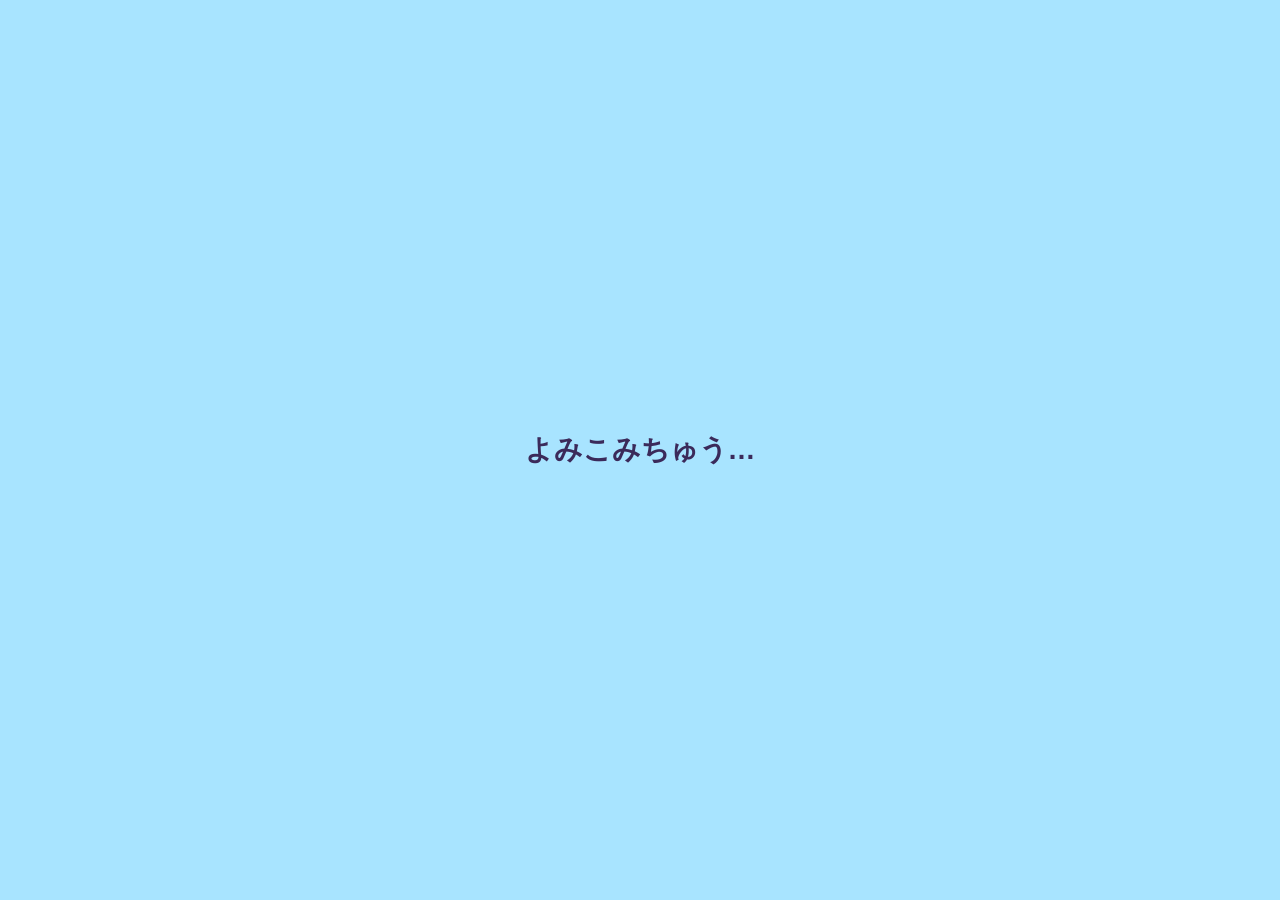
==== index.html @ 931db194 "のるんラン ステージ1" ====
<!doctype html>
<html lang="ja">
<head>
<meta charset="utf-8">
<meta name="viewport" content="width=device-width,initial-scale=1,maximum-scale=1,user-scalable=no">
<title>のるんラン</title>
<style>
:root{--ink:#3b2a5a;--pink:#ff7eb6;--pinkd:#d6558f;--sky:#5bc0eb;--skyd:#2e8fbf;--panel:rgba(255,255,255,.96)}
*{box-sizing:border-box}
html,body{margin:0;height:100%;overflow:hidden;background:#a8e4ff;font-family:"Hiragino Maru Gothic ProN","Rounded Mplus 1c","Noto Sans JP",sans-serif;-webkit-user-select:none;user-select:none;touch-action:none;color:var(--ink)}
canvas{display:block;position:fixed;inset:0}
.hidden{display:none !important}
button{font-family:inherit;cursor:pointer}

/* ---------- 画面（メニュー類）：横長は右側、縦長は下側にパネル ---------- */
.screen{position:fixed;inset:0;z-index:5;display:flex;align-items:center;justify-content:flex-end;padding:3vh 4vw}
.panel{background:var(--panel);border-radius:28px;padding:20px 24px;width:min(48vw,520px);max-height:94vh;overflow:auto;touch-action:pan-y;text-align:center;box-shadow:0 8px 0 #b7a6d6}
@media (orientation:portrait){
  .screen{justify-content:center;align-items:flex-end}
  .panel{width:min(94vw,560px);max-height:58vh}
}
h1{margin:4px 0 10px;font-size:40px;color:var(--pink)}
h2{margin:4px 0 12px;font-size:26px}
p.note{margin:4px 0 10px;font-size:16px;color:#6b5a8a}
.big{display:block;width:100%;margin:10px 0;padding:15px;border:0;border-radius:20px;font-size:22px;font-weight:900;color:#fff;background:var(--pink);box-shadow:0 5px 0 var(--pinkd)}
.big.alt{background:var(--sky);box-shadow:0 5px 0 var(--skyd)}
.big.gray,.big:disabled{background:#d9d4e3;box-shadow:0 5px 0 #b8b1c7;color:#857c97}
.row{display:flex;gap:10px;align-items:center}
.row .big{margin:6px 0}
.small{padding:9px 14px;border:0;border-radius:14px;font-size:17px;font-weight:800;background:#ffd166;color:#5a3d00}
.small.danger{background:#ffb0b0;color:#7a1b1b}
.chip{flex:1;padding:12px 6px;border:4px solid transparent;border-radius:16px;background:#f1ecf9;font-size:17px;font-weight:900;color:var(--ink)}
.chip.on{border-color:#ffb800;background:#fff6d6}
.list{display:flex;flex-direction:column;gap:8px;margin:8px 0}
.player{display:flex;gap:8px}
.player .big{margin:0;flex:1;text-align:left;padding-left:20px}
input.name{width:100%;font-size:26px;padding:12px 14px;border-radius:16px;border:3px solid #cbbde6;font-family:inherit;text-align:center;-webkit-user-select:text;user-select:text}
.msg{min-height:22px;color:#d6336c;font-weight:700}
.stage{display:flex;align-items:center;gap:12px;padding:12px;border-radius:18px;background:#f6f2fc;margin:8px 0;text-align:left;border:0;width:100%;font-size:18px;color:var(--ink)}
.stage .num{width:52px;height:52px;border-radius:50%;background:var(--pink);color:#fff;font-size:24px;font-weight:900;display:flex;align-items:center;justify-content:center;flex:none}
.stage .t{flex:1;font-weight:900}
.stage .s{font-size:14px;color:#7d6b9c;font-weight:700}
.stage:disabled{opacity:.55}
.stage:disabled .num{background:#b8b1c7}
.forms{display:grid;grid-template-columns:repeat(auto-fill,minmax(120px,1fr));gap:10px;margin:8px 0}
.form{padding:10px 6px;border-radius:18px;border:4px solid transparent;background:#f6f2fc;font-size:16px;font-weight:900;color:var(--ink)}
.form .art{font-size:48px;line-height:1.2;display:block}
.form.on{border-color:#ffb800;background:#fff6d6}
.form:disabled{opacity:.6}
.formDesc{min-height:44px;font-size:16px;font-weight:700;color:#6b5a8a;margin:6px 0}

/* ---------- ゲーム中の表示 ---------- */
#hud{position:fixed;inset:0;z-index:2;pointer-events:none}
#hud button{pointer-events:auto}
#topbar{position:absolute;top:10px;left:10px;right:10px;display:flex;align-items:center;gap:8px}
.pill{background:#fff;border:0;border-radius:999px;padding:9px 14px;font-size:17px;font-weight:800;color:var(--ink);box-shadow:0 3px 0 #b7a6d6}
#progress{flex:1;height:16px;background:rgba(255,255,255,.7);border-radius:99px;position:relative;margin:0 8px}
#progressFill{position:absolute;left:0;top:0;bottom:0;width:0;background:linear-gradient(90deg,#ffb6d9,#ff7eb6);border-radius:99px}
#progressIcon{position:absolute;top:50%;transform:translate(-50%,-50%);font-size:24px}
#progressGoal{position:absolute;right:-6px;top:50%;transform:translateY(-50%);font-size:22px}
#formBadge{font-size:30px;background:#fff;border-radius:50%;width:48px;height:48px;display:flex;align-items:center;justify-content:center;box-shadow:0 3px 0 #b7a6d6}
#question{position:absolute;top:66px;left:50%;transform:translateX(-50%);background:rgba(255,255,255,.95);border-radius:22px;padding:8px 22px;font-size:clamp(30px,5.5vw,52px);font-weight:900;white-space:nowrap;box-shadow:0 5px 0 #b7a6d6;transition:opacity .2s}
#question .dot{color:#ff5a8c;letter-spacing:-.06em}
#question .op{font-size:.6em;color:#6b5a8a;margin:0 .3em;vertical-align:.15em}
#question.off{opacity:0}
#controls{position:absolute;bottom:16px;left:16px;right:16px;display:flex;justify-content:space-between;align-items:flex-end}
.ctl{width:96px;height:96px;border-radius:50%;border:0;background:rgba(255,255,255,.6);font-size:40px;font-weight:900;color:var(--ink);box-shadow:0 5px 0 rgba(59,42,90,.3)}
.ctl.jump{width:120px;height:84px;border-radius:44px;font-size:24px}
.mid{display:flex;gap:12px}
#toast{position:absolute;top:44%;left:50%;transform:translate(-50%,-50%) scale(.9);background:rgba(255,255,255,.95);padding:12px 26px;border-radius:20px;font-size:clamp(24px,4.5vw,40px);font-weight:900;color:#ff5a8c;opacity:0;transition:.15s;white-space:nowrap}
#toast.show{opacity:1;transform:translate(-50%,-50%) scale(1)}

/* 結果 */
#resultIcon{font-size:84px;line-height:1.1}
#resultText{font-size:21px;font-weight:700;white-space:pre-line;margin:8px 0}

#loading{position:fixed;inset:0;z-index:9;display:flex;align-items:center;justify-content:center;background:#a8e4ff;font-size:28px;font-weight:900;white-space:pre-line;text-align:center;padding:20px}
</style>
<script type="importmap">
{ "imports": { "three": "./lib/three.module.min.js", "three/addons/": "./lib/addons/" } }
</script>
</head>
<body>
<div id="loading">よみこみちゅう…</div>

<!-- ゲーム中 -->
<div id="hud" class="hidden">
  <div id="topbar">
    <button class="pill" id="btnQuit">≡</button>
    <div id="formBadge">🧙</div>
    <div id="progress"><div id="progressFill"></div><div id="progressIcon">🟣</div><div id="progressGoal">🏁</div></div>
    <button class="pill" id="btnBgm">♪</button>
  </div>
  <div id="question" class="off"></div>
  <div id="controls">
    <button class="ctl" id="btnL">◀</button>
    <div class="mid">
      <button class="ctl jump hidden" id="btnRoll">ころがる</button>
      <button class="ctl jump" id="btnJump">ジャンプ</button>
    </div>
    <button class="ctl" id="btnR">▶</button>
  </div>
  <div id="toast"></div>
</div>

<!-- プレイヤー選択 -->
<div id="scTitle" class="screen hidden">
  <div class="panel">
    <h1>のるんラン</h1>
    <p class="note">だれが あそぶ？</p>
    <div class="list" id="playerList"></div>
    <button class="big alt" id="btnNewPlayer">＋ なまえを つくる</button>
    <button class="small danger" id="btnDelMode" style="margin-top:6px">なまえを けす</button>
  </div>
</div>

<div id="scNewPlayer" class="screen hidden">
  <div class="panel">
    <h2>なまえを いれてね</h2>
    <input class="name" id="nameInput" maxlength="10" autocomplete="off" placeholder="なまえ">
    <div class="msg" id="nameMsg"></div>
    <button class="big" id="btnNameOk">けってい</button>
    <button class="big gray" id="btnNameCancel">もどる</button>
  </div>
</div>

<div id="scConfirm" class="screen hidden">
  <div class="panel">
    <h2 id="confirmText"></h2>
    <p class="note">きえた データは もどせないよ</p>
    <button class="big" id="btnConfirmYes" style="background:#ff6b6b;box-shadow:0 5px 0 #c94a4a">けす</button>
    <button class="big gray" id="btnConfirmNo">やめる</button>
  </div>
</div>

<!-- ホーム -->
<div id="scHome" class="screen hidden">
  <div class="panel">
    <h2 id="homeHello"></h2>
    <button class="big" id="btnRun">🏃 ランタイプ</button>
    <button class="big" disabled>🧗 アスレタイプ（じゅんびちゅう）</button>
    <button class="big" disabled>🗼 とうモード（じゅんびちゅう）</button>
    <p class="note" style="margin-top:14px">もんだいの むずかしさ</p>
    <div class="row" id="diffRow"></div>
    <p class="note" id="diffNote"></p>
    <div class="row">
      <button class="big alt" id="btnZukan">📖 ずかん</button>
      <button class="big gray" id="btnSwitch">👥 ひとを かえる</button>
    </div>
  </div>
</div>

<!-- ステージえらび -->
<div id="scStages" class="screen hidden">
  <div class="panel">
    <h2>ステージを えらんでね</h2>
    <div id="stageList"></div>
    <button class="big gray" id="btnStagesBack">もどる</button>
  </div>
</div>

<!-- 図鑑（スタート前の変身えらび / 見るだけ） -->
<div id="scForms" class="screen hidden">
  <div class="panel">
    <h2 id="formsTitle">ずかん</h2>
    <div class="forms" id="formList"></div>
    <div class="formDesc" id="formDesc"></div>
    <button class="big" id="btnFormsGo">スタート！</button>
    <button class="big gray" id="btnFormsBack">もどる</button>
  </div>
</div>

<!-- 結果 -->
<div id="scResult" class="screen hidden">
  <div class="panel">
    <div id="resultIcon"></div>
    <h2 id="resultTitle"></h2>
    <div id="resultText"></div>
    <button class="big" id="btnRetry">もういちど</button>
    <button class="big alt hidden" id="btnNext">つぎへ</button>
    <button class="big gray" id="btnToHome">メニューへ</button>
  </div>
</div>

<script type="module" src="src/main.js"></script>
</body>
</html>
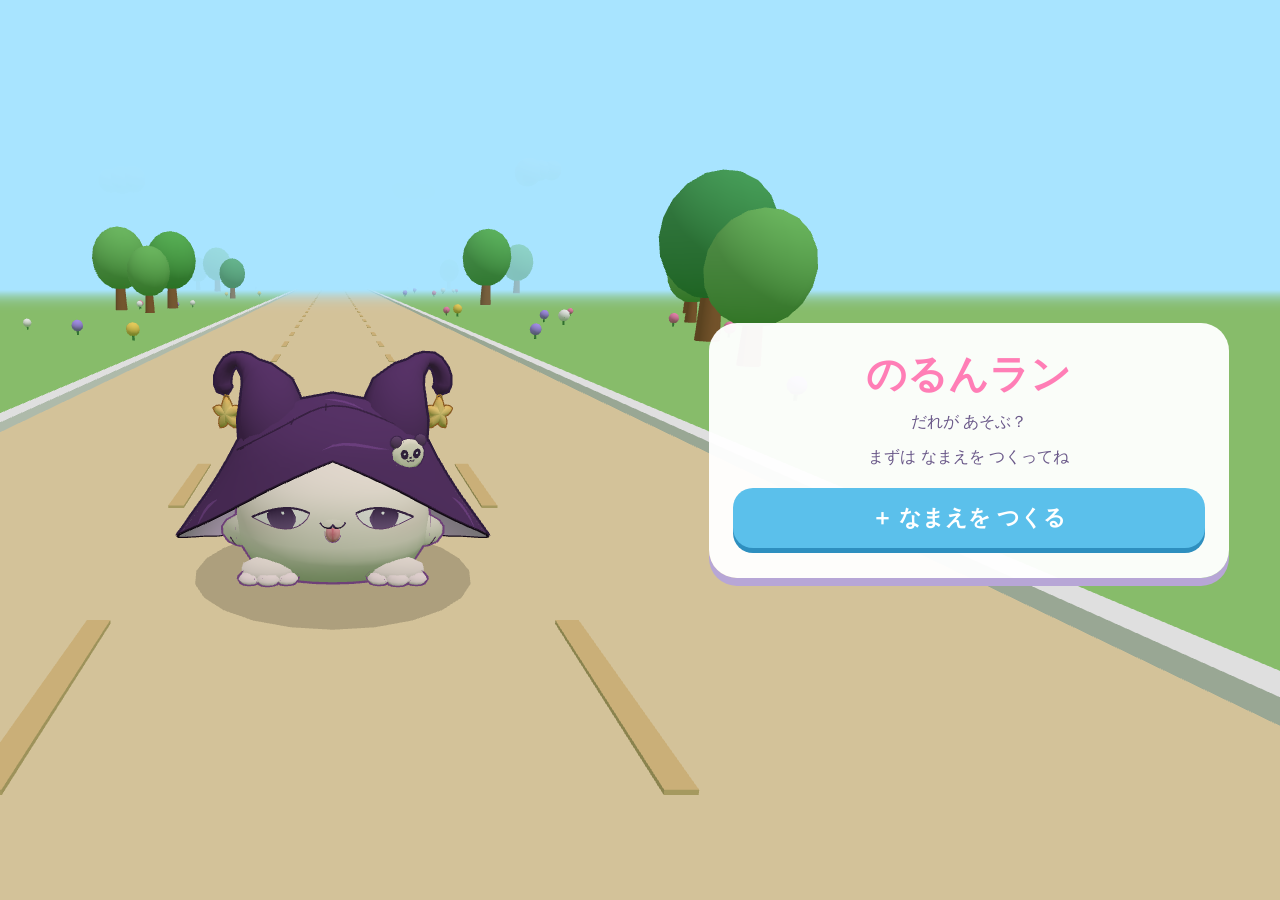
==== commit 981e3592: "かけざん・エンドレス・きせかえと見た目の強化" ====
--- a/index.html
+++ b/index.html
@@ -58,8 +58,17 @@
 #progressFill{position:absolute;left:0;top:0;bottom:0;width:0;background:linear-gradient(90deg,#ffb6d9,#ff7eb6);border-radius:99px}
 #progressIcon{position:absolute;top:50%;transform:translate(-50%,-50%);font-size:24px}
 #progressGoal{position:absolute;right:-6px;top:50%;transform:translateY(-50%);font-size:22px}
+#meter{flex:1;text-align:center;font-size:22px;font-weight:900;margin:0 8px}
+.dan{padding:12px 4px;font-size:18px}
+#danGrid{display:grid;grid-template-columns:repeat(3,1fr);gap:8px;margin:8px 0}
+#hatGrid{display:grid;grid-template-columns:repeat(auto-fill,minmax(96px,1fr));gap:8px;margin:8px 0}
+.hat{padding:8px 4px;border-radius:16px;border:4px solid transparent;background:#f6f2fc;font-size:15px;font-weight:900;color:var(--ink);display:flex;flex-direction:column;align-items:center;gap:4px}
+.hat .sw{width:44px;height:44px;border-radius:50%;display:flex;align-items:center;justify-content:center;border:3px solid #e2dbef;font-size:20px}
+.hat .sw.lock{background:#e9e4f2;color:#a59cb8}
+.hat.on{border-color:#ffb800;background:#fff6d6}
+.hat:disabled{opacity:.7}
 #formBadge{font-size:30px;background:#fff;border-radius:50%;width:48px;height:48px;display:flex;align-items:center;justify-content:center;box-shadow:0 3px 0 #b7a6d6}
-#question{position:absolute;top:66px;left:50%;transform:translateX(-50%);background:rgba(255,255,255,.95);border-radius:22px;padding:8px 22px;font-size:clamp(30px,5.5vw,52px);font-weight:900;white-space:nowrap;box-shadow:0 5px 0 #b7a6d6;transition:opacity .2s}
+#question{position:absolute;top:clamp(74px,16vh,170px);left:50%;transform:translateX(-50%);background:rgba(255,255,255,.95);border-radius:22px;padding:8px 22px;font-size:clamp(30px,5.5vw,52px);font-weight:900;white-space:nowrap;box-shadow:0 5px 0 #b7a6d6;transition:opacity .2s}
 #question .dot{color:#ff5a8c;letter-spacing:-.06em}
 #question .op{font-size:.6em;color:#6b5a8a;margin:0 .3em;vertical-align:.15em}
 #question.off{opacity:0}
@@ -89,6 +98,7 @@
     <button class="pill" id="btnQuit">≡</button>
     <div id="formBadge">🧙</div>
     <div id="progress"><div id="progressFill"></div><div id="progressIcon">🟣</div><div id="progressGoal">🏁</div></div>
+    <div id="meter" class="pill hidden">0m</div>
     <button class="pill" id="btnBgm">♪</button>
   </div>
   <div id="question" class="off"></div>
@@ -140,13 +150,52 @@
     <button class="big" id="btnRun">🏃 ランタイプ</button>
     <button class="big" disabled>🧗 アスレタイプ（じゅんびちゅう）</button>
     <button class="big" disabled>🗼 とうモード（じゅんびちゅう）</button>
-    <p class="note" style="margin-top:14px">もんだいの むずかしさ</p>
+    <p class="note" style="margin-top:14px">ステージの もんだいの むずかしさ</p>
     <div class="row" id="diffRow"></div>
     <p class="note" id="diffNote"></p>
     <div class="row">
       <button class="big alt" id="btnZukan">📖 ずかん</button>
-      <button class="big gray" id="btnSwitch">👥 ひとを かえる</button>
+      <button class="big alt" id="btnDress">👒 きせかえ</button>
     </div>
+    <button class="big gray" id="btnSwitch">👥 ひとを かえる</button>
+  </div>
+</div>
+
+<!-- ランタイプのメニュー -->
+<div id="scRunMenu" class="screen hidden">
+  <div class="panel">
+    <h2>ランタイプ</h2>
+    <button class="big" id="btnModeStage">🗺️ ステージ<br><span style="font-size:15px">ゴールを めざして すすむ</span></button>
+    <button class="big" id="btnModeDan">✖️ かけざん<br><span style="font-size:15px">だんを えらんで 9もん</span></button>
+    <button class="big" id="btnModeEndless">♾️ エンドレス<br><span style="font-size:15px">ぶつかるまで どこまでも</span></button>
+    <button class="big gray" id="btnRunMenuBack">もどる</button>
+  </div>
+</div>
+
+<!-- かけざん：段えらび -->
+<div id="scDan" class="screen hidden">
+  <div class="panel">
+    <h2>どの だんに する？</h2>
+    <div id="danGrid"></div>
+    <div class="row">
+      <button class="chip" id="btnDanOrder">じゅんばん</button>
+      <button class="chip" id="btnDanRandom">ランダム</button>
+    </div>
+    <p class="note" id="danNote"></p>
+    <button class="big" id="btnDanGo">すすむ</button>
+    <button class="big gray" id="btnDanBack">もどる</button>
+  </div>
+</div>
+
+<!-- きせかえ -->
+<div id="scDress" class="screen hidden">
+  <div class="panel">
+    <h2>きせかえ</h2>
+    <p class="note" style="font-weight:900">ぼうしの いろ</p>
+    <div id="hatGrid"></div>
+    <p class="note" id="hatCount"></p>
+    <p class="note">ピンズの つけかえは じゅんびちゅう</p>
+    <button class="big gray" id="btnDressBack">もどる</button>
   </div>
 </div>
 
